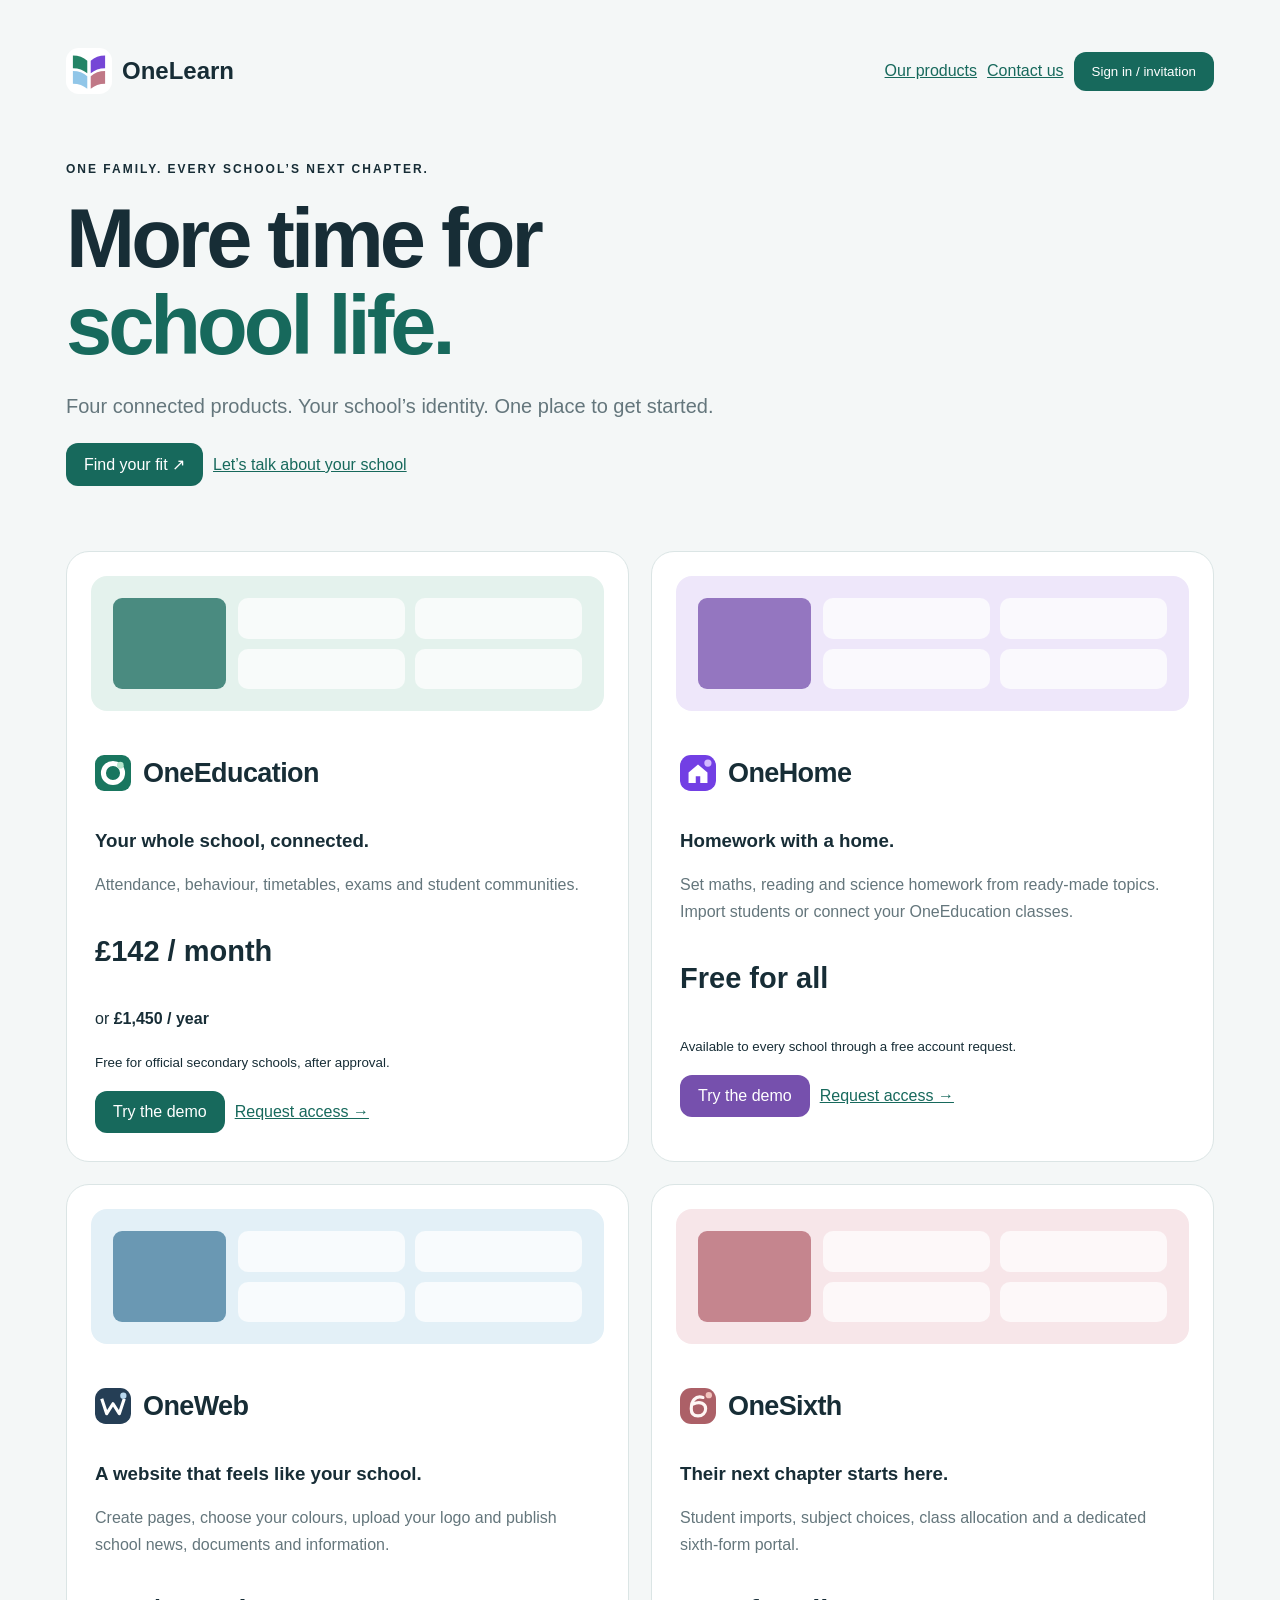
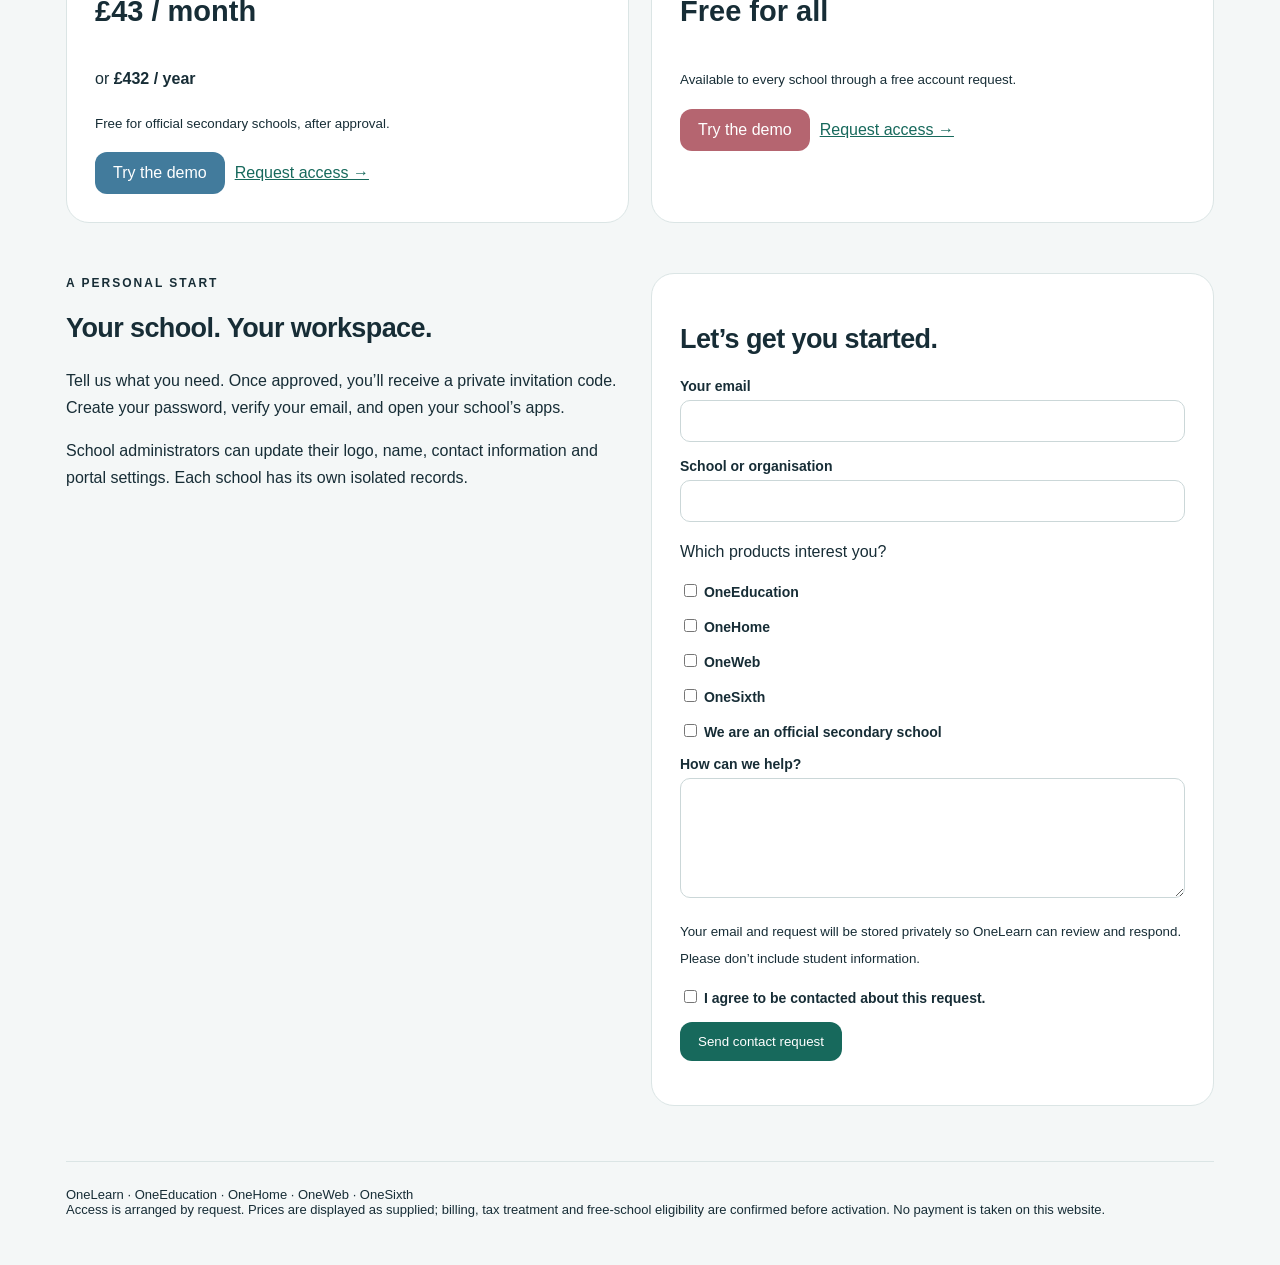
==== index.html @ 14f14095 "Add files via upload" ====
<!doctype html><html lang="en-GB"><head><meta charset="utf-8"><meta name="viewport" content="width=device-width,initial-scale=1"><title>OneLearn</title><link rel="icon" href="platform-logo.svg"><link rel="stylesheet" href="platform.css"></head><body ><div id="app"></div><script src="config.js"></script><script type="module" src="boot.mjs"></script></body></html>
---- platform.css ----
:root{--ink:#172d36;--muted:#64767c;--accent:#17695c;--line:#dbe5e5;--paper:#f4f7f7;font-family:Inter,Segoe UI,Arial,sans-serif;color:var(--ink)}*{box-sizing:border-box}body{margin:0;background:var(--paper)}.platform-bar{display:flex;align-items:center;justify-content:space-between;gap:16px;min-height:52px;padding:10px 25px;background:white;border-bottom:1px solid var(--line);font:13px Segoe UI,sans-serif;color:var(--ink);position:relative;z-index:10}.platform-bar a{display:flex;align-items:center;gap:7px;color:inherit;text-decoration:none;font-weight:700}.platform-bar span{display:flex;align-items:center;gap:8px}.platform-bar img{width:25px;height:25px;object-fit:contain}.platform-page{max-width:1200px;margin:auto;padding:48px 26px}.platform-page h1{font-size:clamp(34px,5vw,64px);letter-spacing:-2px;line-height:1.05;margin:18px 0}.platform-page h2{font-size:27px;letter-spacing:-.6px}.platform-page p{line-height:1.7}.platform-page a{color:var(--accent)}.platform-page button,.platform-page .button{display:inline-block;background:var(--accent);color:white;border:0;border-radius:12px;padding:12px 18px;font:600 14px inherit;cursor:pointer;text-decoration:none}.platform-page button.secondary{background:#e8eeee;color:var(--ink)}.platform-page button:disabled{opacity:.5;cursor:wait}.platform-page label{display:block;font-size:14px;font-weight:600;margin:16px 0}.platform-page input:not([type=checkbox]),.platform-page textarea,.platform-page select{width:100%;font:inherit;padding:12px;border:1px solid #cbd7d8;border-radius:10px;background:white;color:var(--ink);margin-top:6px}.platform-page textarea{min-height:120px;resize:vertical}.platform-grid{display:grid;grid-template-columns:repeat(2,minmax(0,1fr));gap:22px}.platform-card{padding:28px;background:white;border:1px solid var(--line);border-radius:23px;min-width:0}.platform-card img.mark{width:48px;height:48px}.platform-muted{color:var(--muted)}.platform-actions{display:flex;flex-wrap:wrap;gap:10px;align-items:center}.platform-notice{padding:16px;border-radius:12px;background:#eaf1f7;margin:15px 0;white-space:pre-line}.platform-error{color:#a32a3b;white-space:pre-line}.platform-page table{width:100%;border-collapse:collapse}.platform-page td,.platform-page th{text-align:left;padding:12px;border-bottom:1px solid var(--line);overflow-wrap:anywhere}.platform-page .scroll{overflow:auto}.sales-nav{display:flex;justify-content:space-between;align-items:center;gap:18px;flex-wrap:wrap}.sales-logo{display:flex;align-items:center;gap:10px;font-size:24px;font-weight:800;text-decoration:none;color:var(--ink)!important}.sales-logo img{width:46px}.sales-hero{padding:65px 0;max-width:860px}.sales-hero h1{font-size:clamp(42px,7vw,83px);letter-spacing:-4px}.sales-hero p{font-size:20px;max-width:700px}.eyebrow{font-size:12px;font-weight:750;letter-spacing:2px;text-transform:uppercase}.price{font-size:29px;font-weight:750}.product-visual{height:135px;margin:-4px -4px 24px;border-radius:16px;padding:22px;display:flex;gap:12px;background:var(--tint);overflow:hidden}.product-visual .side{width:24%;border-radius:9px;background:var(--product);opacity:.75}.product-visual .tiles{flex:1;display:grid;grid-template-columns:1fr 1fr;gap:10px}.product-visual .tiles i{background:#ffffffbd;border-radius:10px}.product-label{display:flex;align-items:center;gap:12px}.product-label img{width:36px;height:36px}.builder-layout{display:grid;grid-template-columns:220px 1fr;gap:20px}.builder-page{margin:8px 0;display:block;width:100%;text-align:left}.web-site{--accent:#245b80;background:#fff;min-height:100vh;color:#183342}.web-site header,.web-site main,.web-site footer{max-width:1200px;margin:auto;padding:25px}.web-site header{display:flex;gap:20px;align-items:center;flex-wrap:wrap}.web-site header img{width:65px;height:65px;object-fit:contain}.web-site nav{margin-left:auto;display:flex;gap:18px;flex-wrap:wrap}.web-site a{color:var(--accent)}.web-site .web-hero{border-radius:28px;background:color-mix(in srgb,var(--accent) 12%,white);padding:60px 40px;margin-bottom:25px}.web-site h1{font-size:clamp(36px,6vw,68px);letter-spacing:-2px}.web-site p{white-space:pre-line;line-height:1.8;max-width:850px}.web-section{padding:25px 0;border-bottom:1px solid #e4ebee}.web-section img{max-width:100%;max-height:550px;object-fit:cover;border-radius:18px}.web-site footer{border-top:1px solid #e4ebee;margin-top:50px}.platform-code{font:18px monospace;overflow-wrap:anywhere;padding:20px;border:2px dashed #a2bbb4;border-radius:12px;user-select:all}.sales-footer{margin-top:55px;padding-top:25px;border-top:1px solid var(--line);font-size:13px}.honeypot{position:absolute;left:-10000px}.platform-page small{line-height:1.6}@media(max-width:720px){.platform-grid,.builder-layout{grid-template-columns:1fr}.platform-page{padding:25px 16px}.platform-bar{padding:10px;font-size:11px;gap:8px}.sales-hero{padding:35px 0}.sales-hero h1{letter-spacing:-2px}.platform-card{padding:22px}.platform-page td{min-width:100px}.web-site .web-hero{padding:30px 22px}}
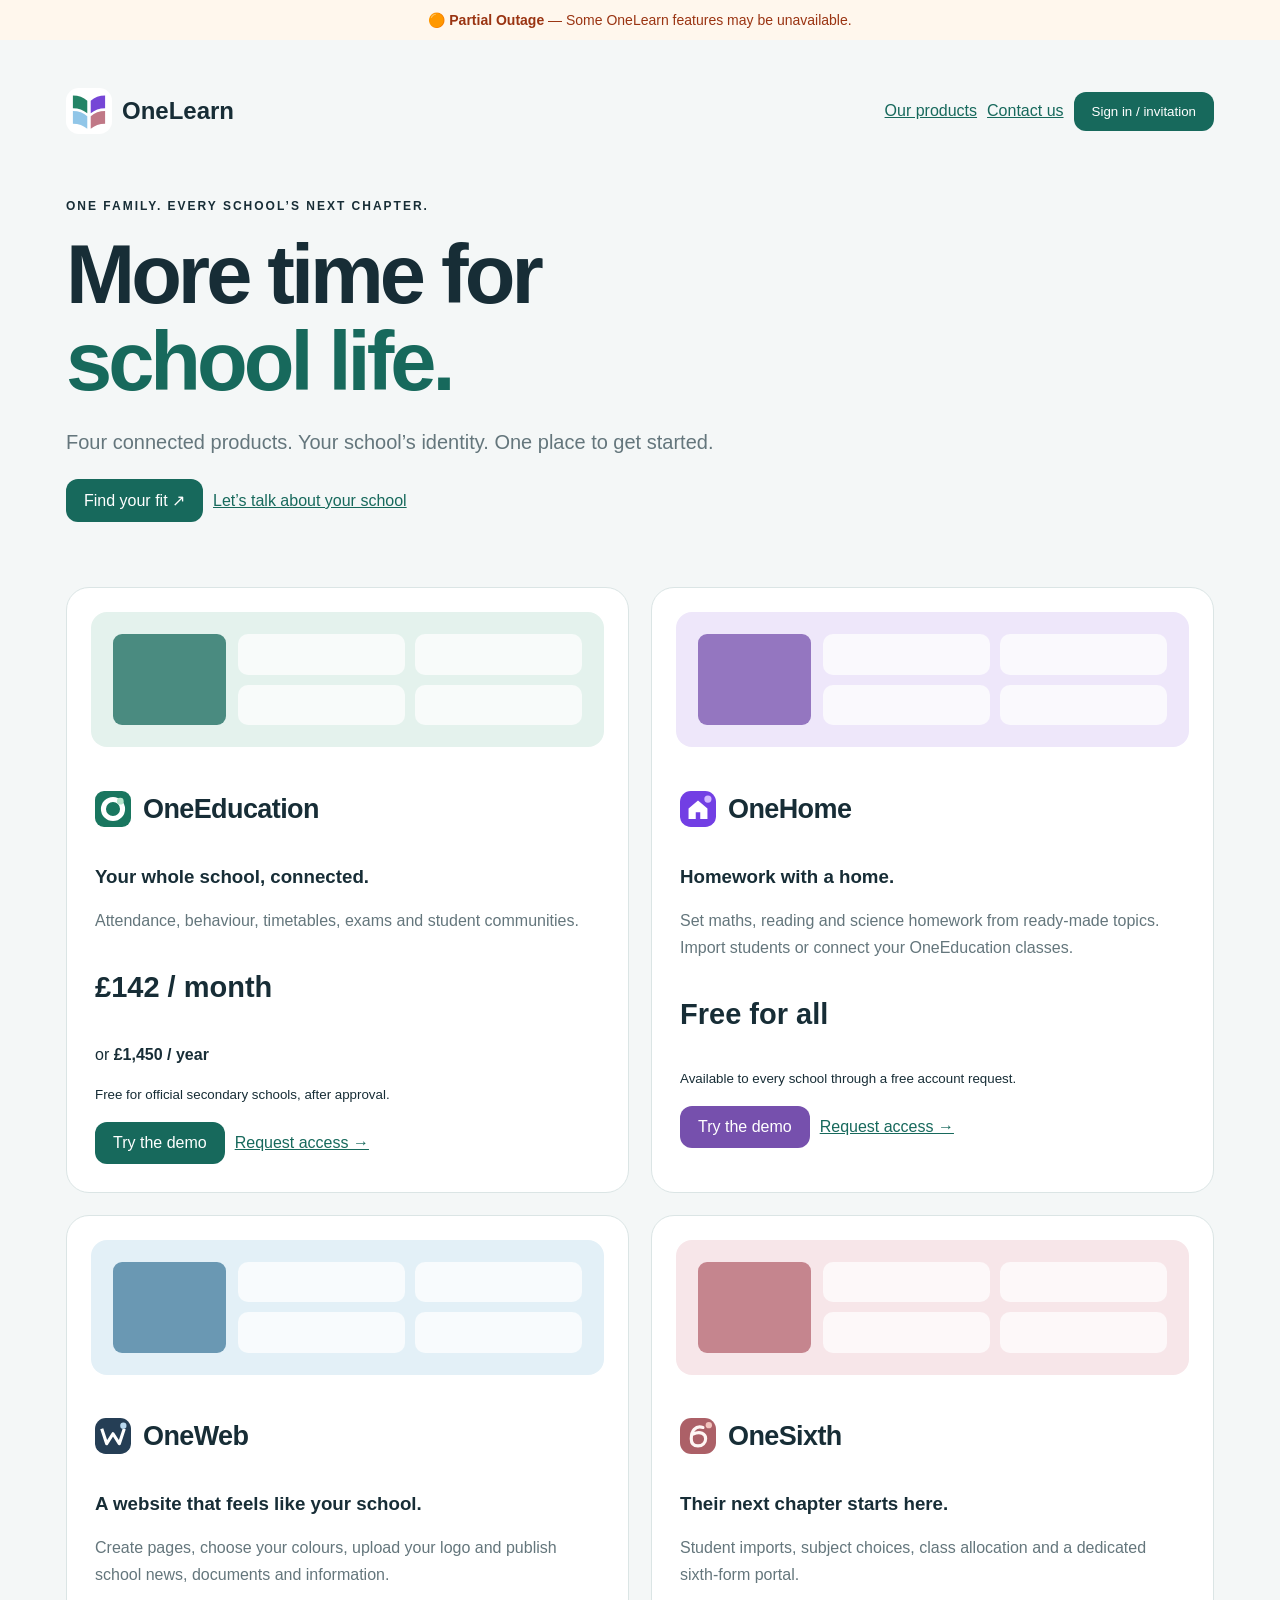
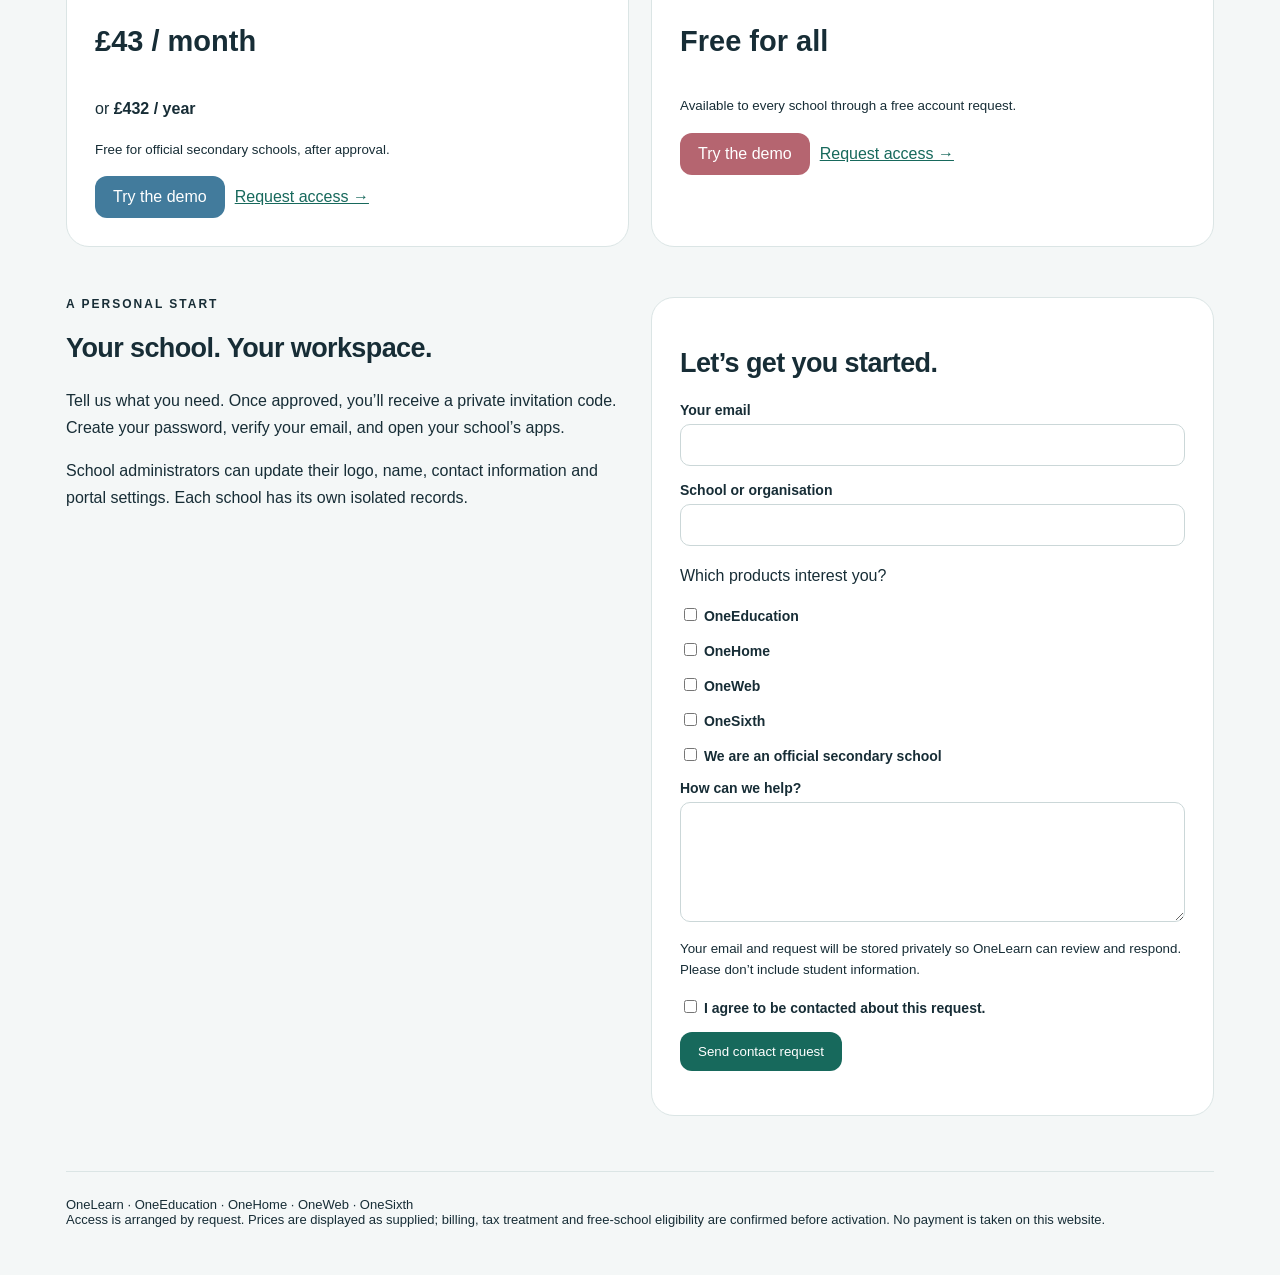
==== commit 41d5e70a: "Update index.html" ====
--- a/index.html
+++ b/index.html
@@ -1 +1,30 @@
-<!doctype html><html lang="en-GB"><head><meta charset="utf-8"><meta name="viewport" content="width=device-width,initial-scale=1"><title>OneLearn</title><link rel="icon" href="platform-logo.svg"><link rel="stylesheet" href="platform.css"></head><body ><div id="app"></div><script src="config.js"></script><script type="module" src="boot.mjs"></script></body></html>+<!-- ONELEARN STATUS MESSAGE -->
+<div id="onelearn-status"></div>
+
+<script>
+  // OPTIONS: "downtime", "partial", "off"
+  const ONELEARN_STATUS = "partial";
+
+  const statusBox = document.getElementById("onelearn-status");
+
+  if (ONELEARN_STATUS === "downtime") {
+    statusBox.innerHTML = "🔴 <b>Downtime</b> — OneLearn is temporarily unavailable.";
+    statusBox.style.background = "#fee2e2";
+    statusBox.style.color = "#991b1b";
+  }
+
+  if (ONELEARN_STATUS === "partial") {
+    statusBox.innerHTML = "🟠 <b>Partial Outage</b> — Some OneLearn features may be unavailable.";
+    statusBox.style.background = "#fff7ed";
+    statusBox.style.color = "#9a3412";
+  }
+
+  if (ONELEARN_STATUS !== "off") {
+    statusBox.style.padding = "12px 18px";
+    statusBox.style.textAlign = "center";
+    statusBox.style.fontFamily = "Arial, sans-serif";
+    statusBox.style.fontSize = "14px";
+    statusBox.style.fontWeight = "500";
+  }
+</script>
+<!doctype html><html lang="en-GB"><head><meta charset="utf-8"><meta name="viewport" content="width=device-width,initial-scale=1"><title>OneLearn</title><link rel="icon" href="platform-logo.svg"><link rel="stylesheet" href="platform.css"></head><body ><div id="app"></div><script src="config.js"></script><script type="module" src="boot.mjs"></script></body></html>
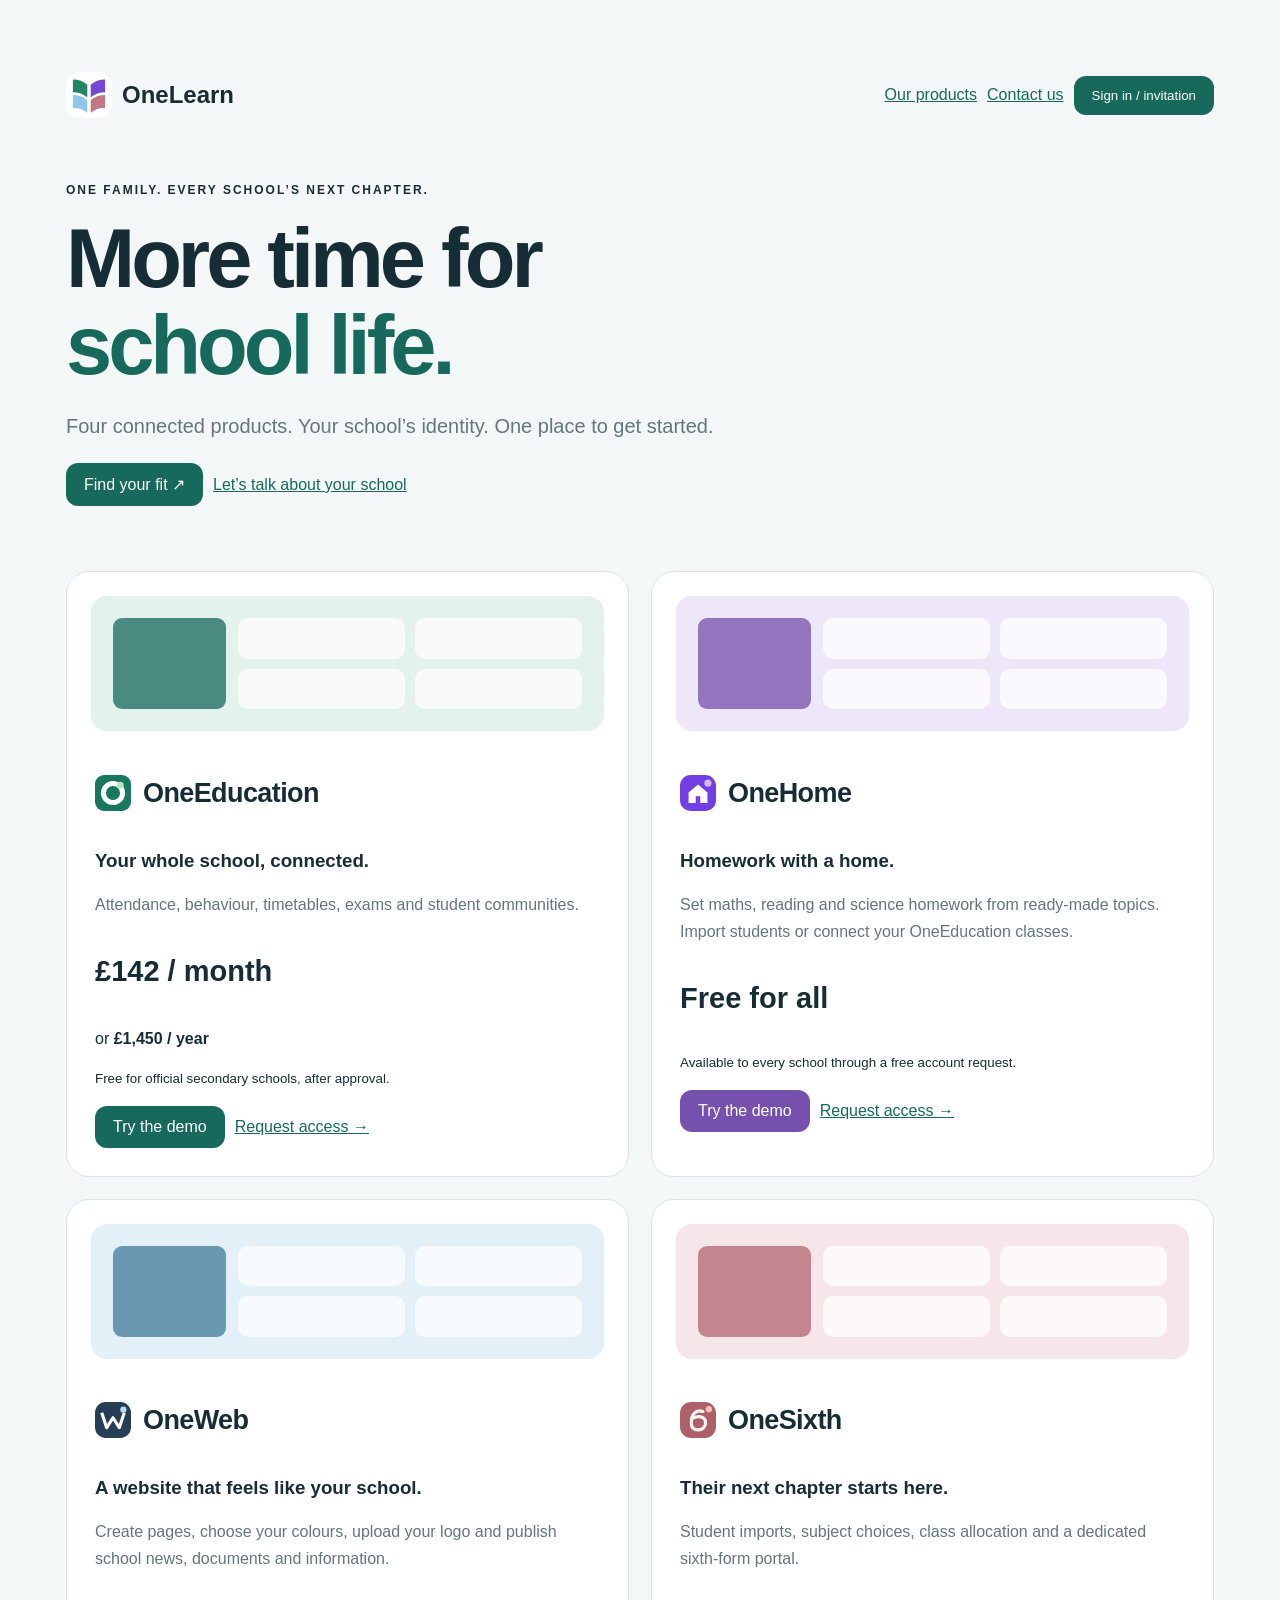
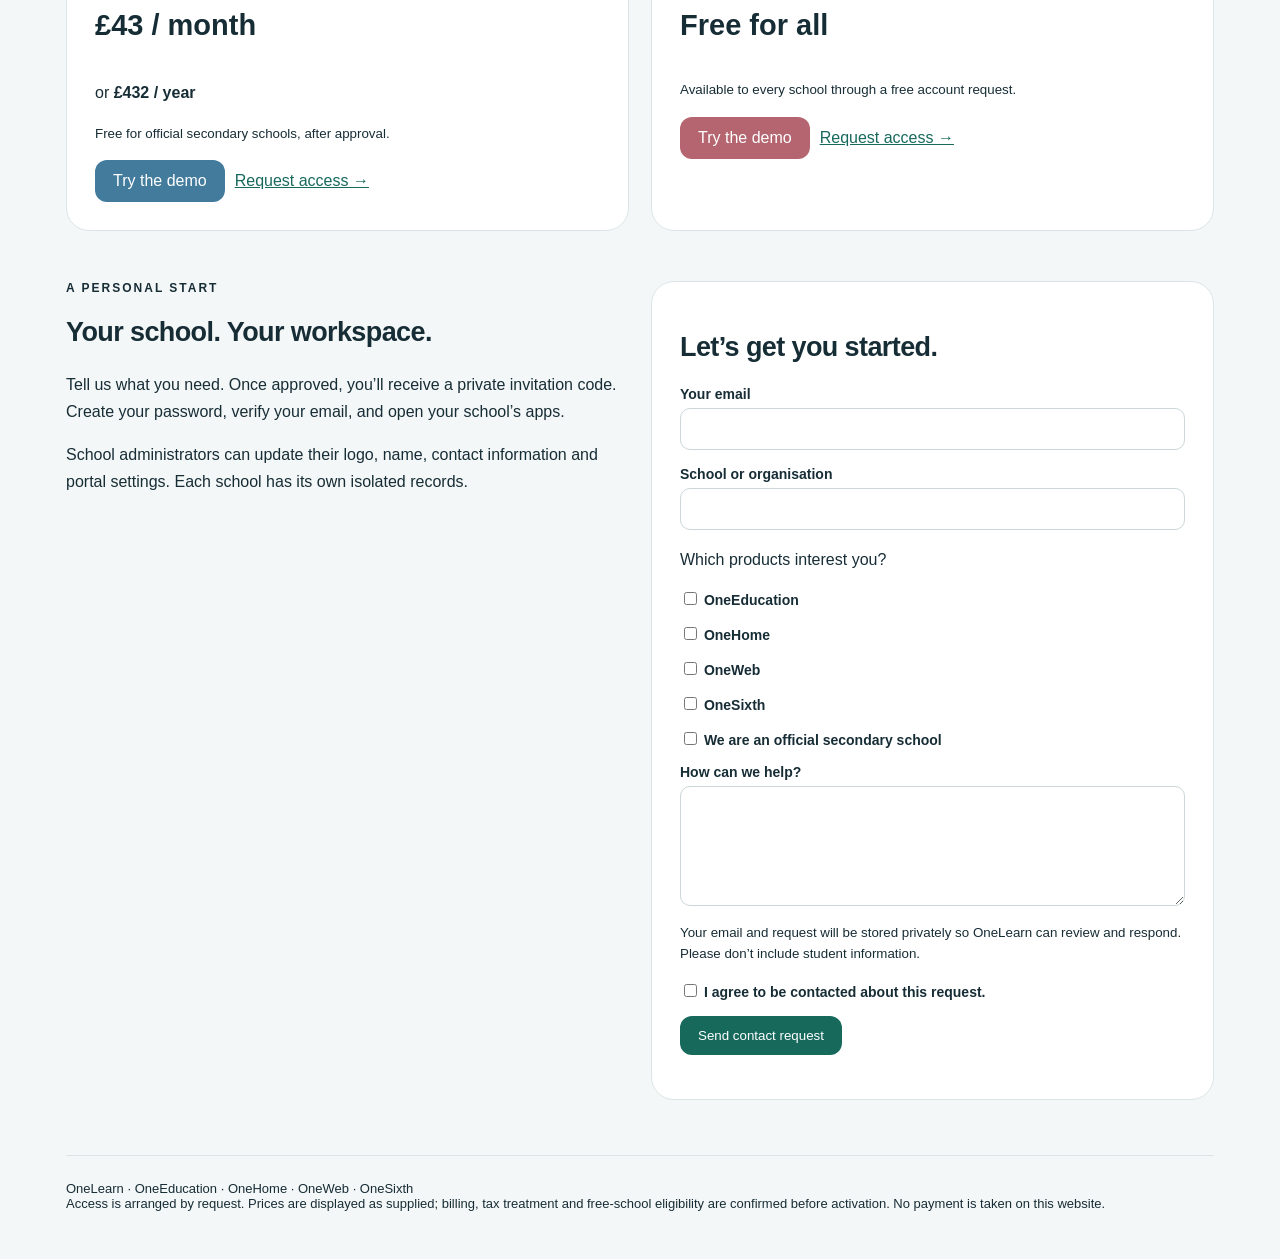
==== commit cc3e1c1b: "Update index.html" ====
--- a/index.html
+++ b/index.html
@@ -3,12 +3,12 @@
 
 <script>
   // OPTIONS: "downtime", "partial", "off"
-  const ONELEARN_STATUS = "partial";
+  const ONELEARN_STATUS = "Downtime"
 
   const statusBox = document.getElementById("onelearn-status");
 
   if (ONELEARN_STATUS === "downtime") {
-    statusBox.innerHTML = "🔴 <b>Downtime</b> — OneLearn is temporarily unavailable.";
+    statusBox.innerHTML = "🔴 <b>Downtime</b> — This Saturday Some Features will be unavailable.";
     statusBox.style.background = "#fee2e2";
     statusBox.style.color = "#991b1b";
   }
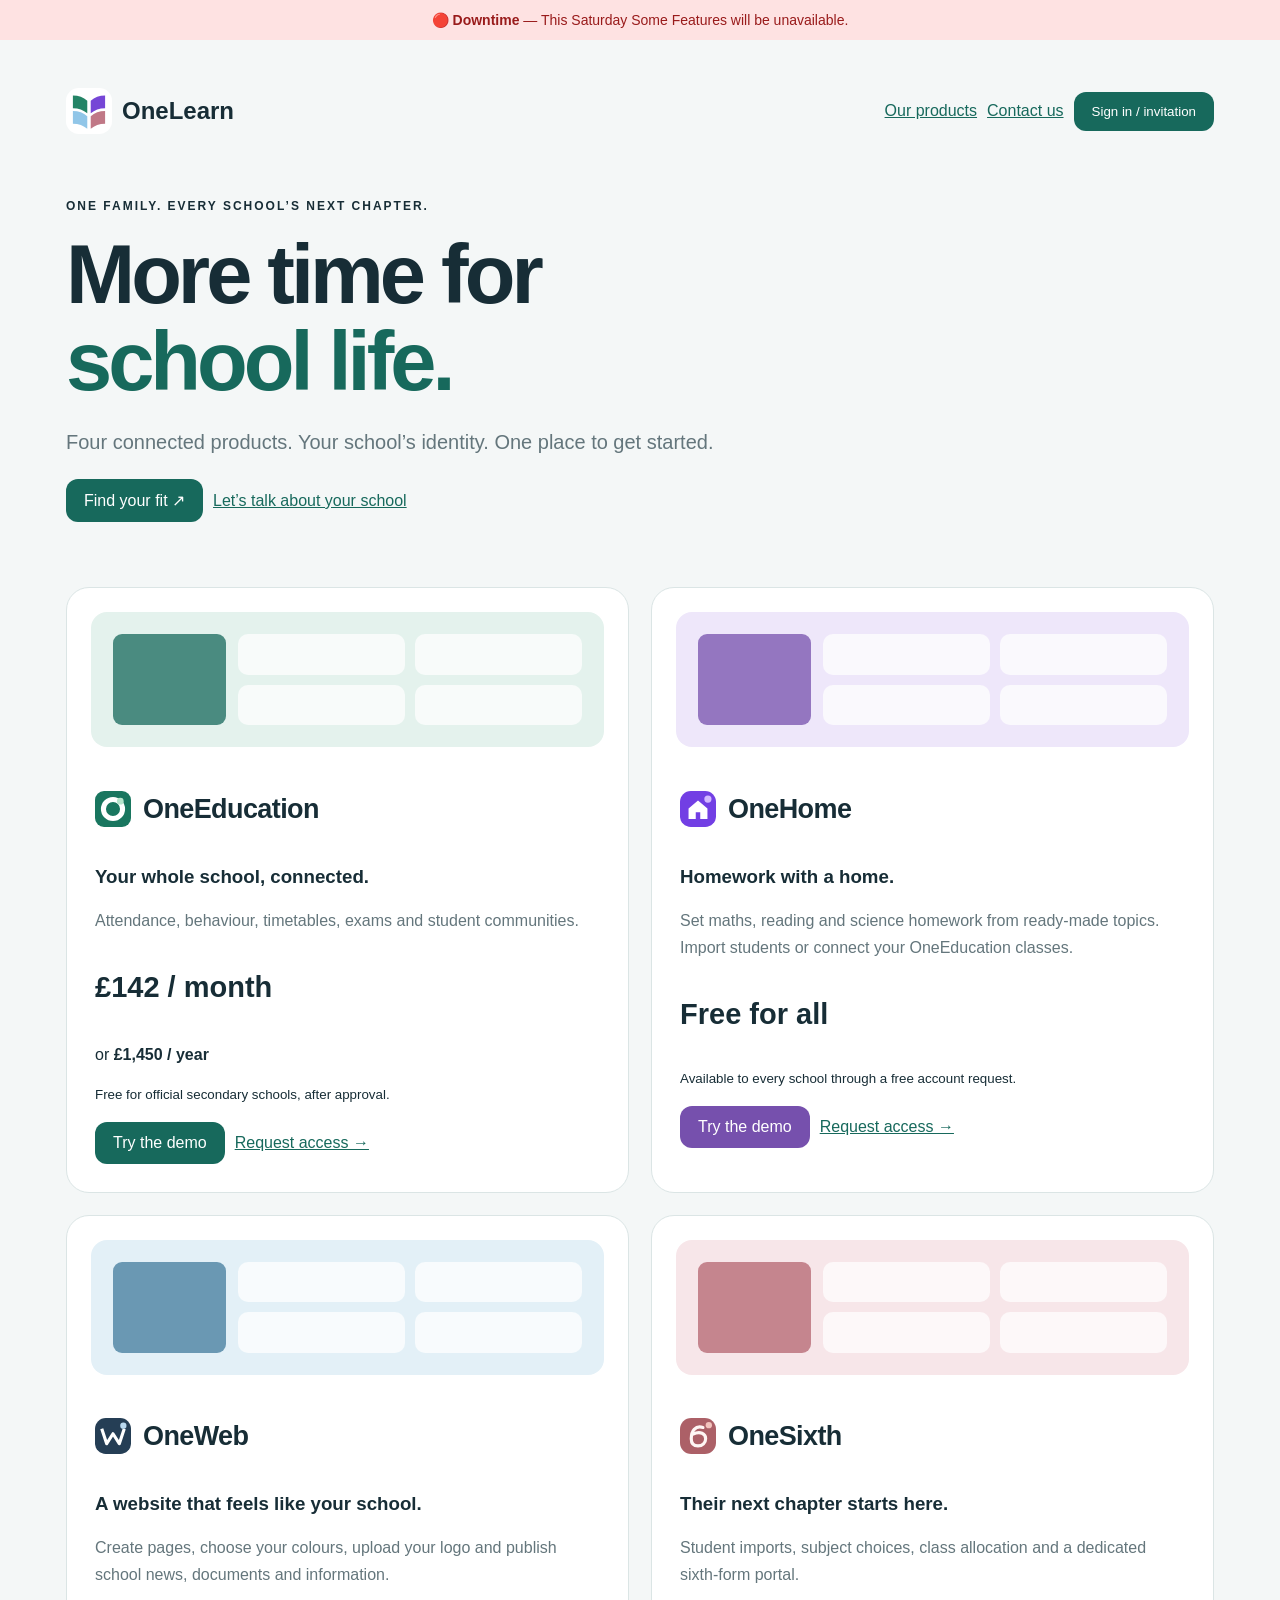
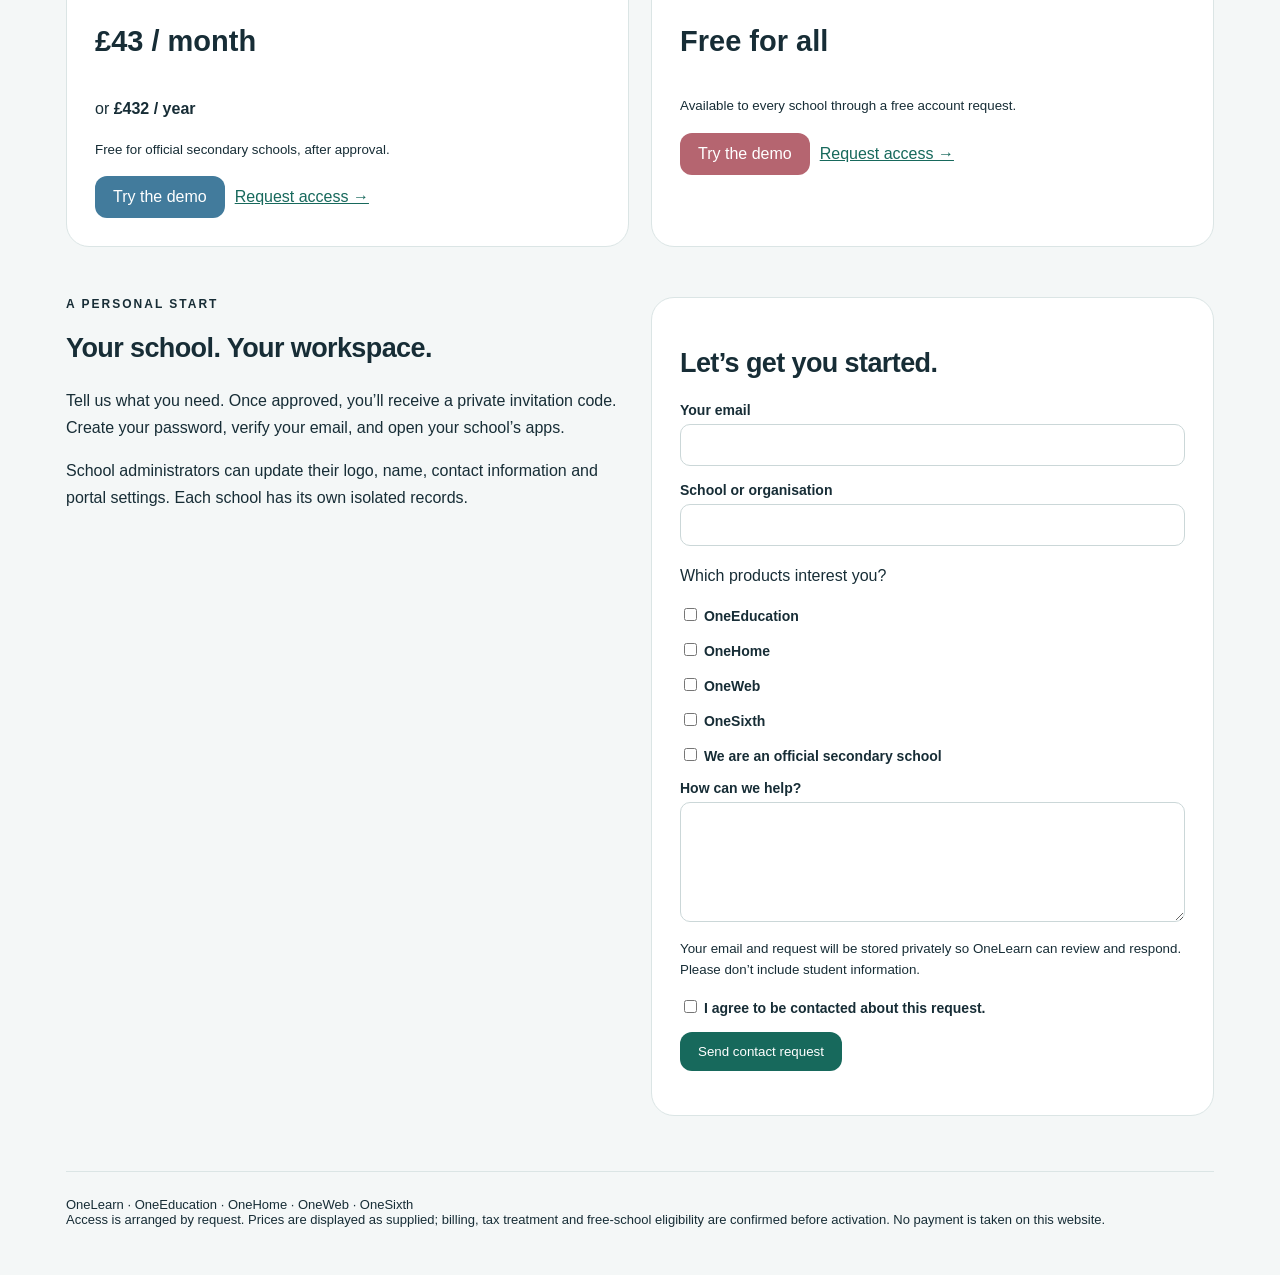
==== commit a3138e0f: "Update index.html" ====
--- a/index.html
+++ b/index.html
@@ -3,7 +3,7 @@
 
 <script>
   // OPTIONS: "downtime", "partial", "off"
-  const ONELEARN_STATUS = "Downtime"
+  const ONELEARN_STATUS = "downtime"
 
   const statusBox = document.getElementById("onelearn-status");
 
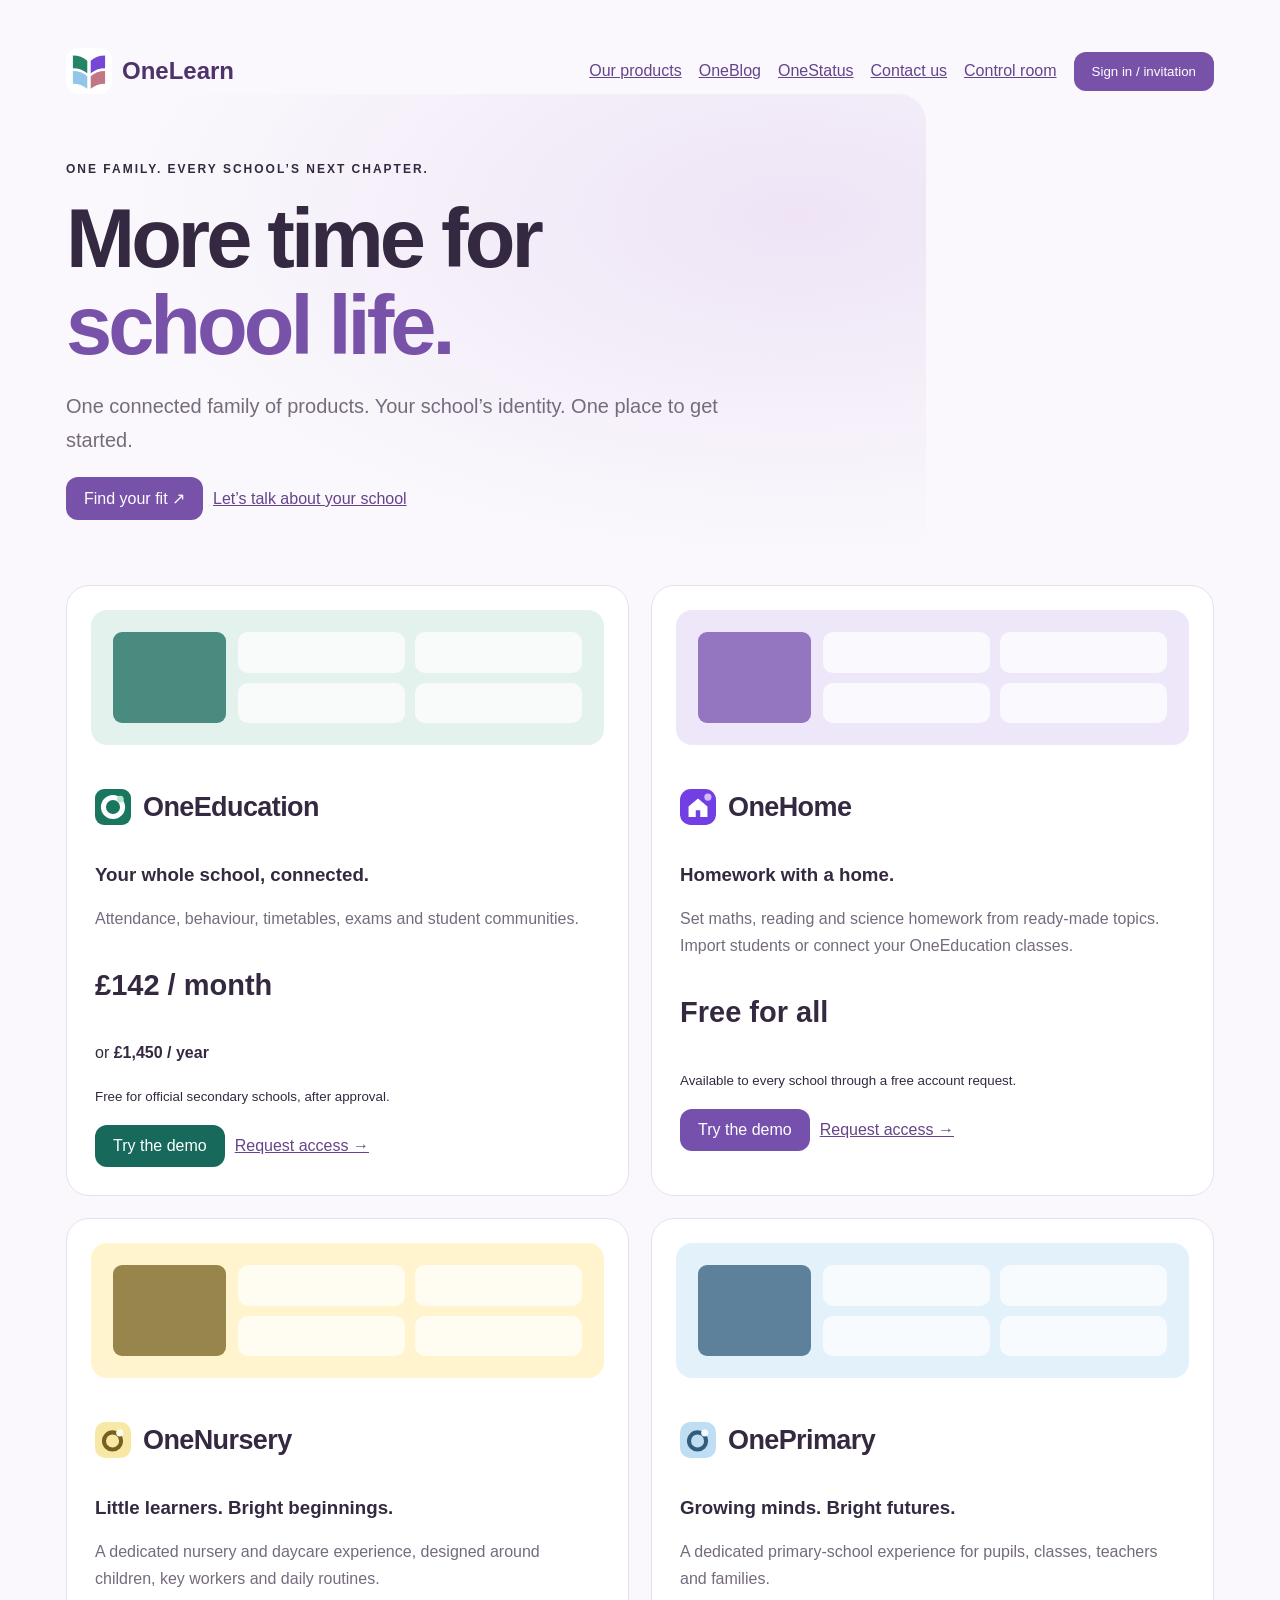
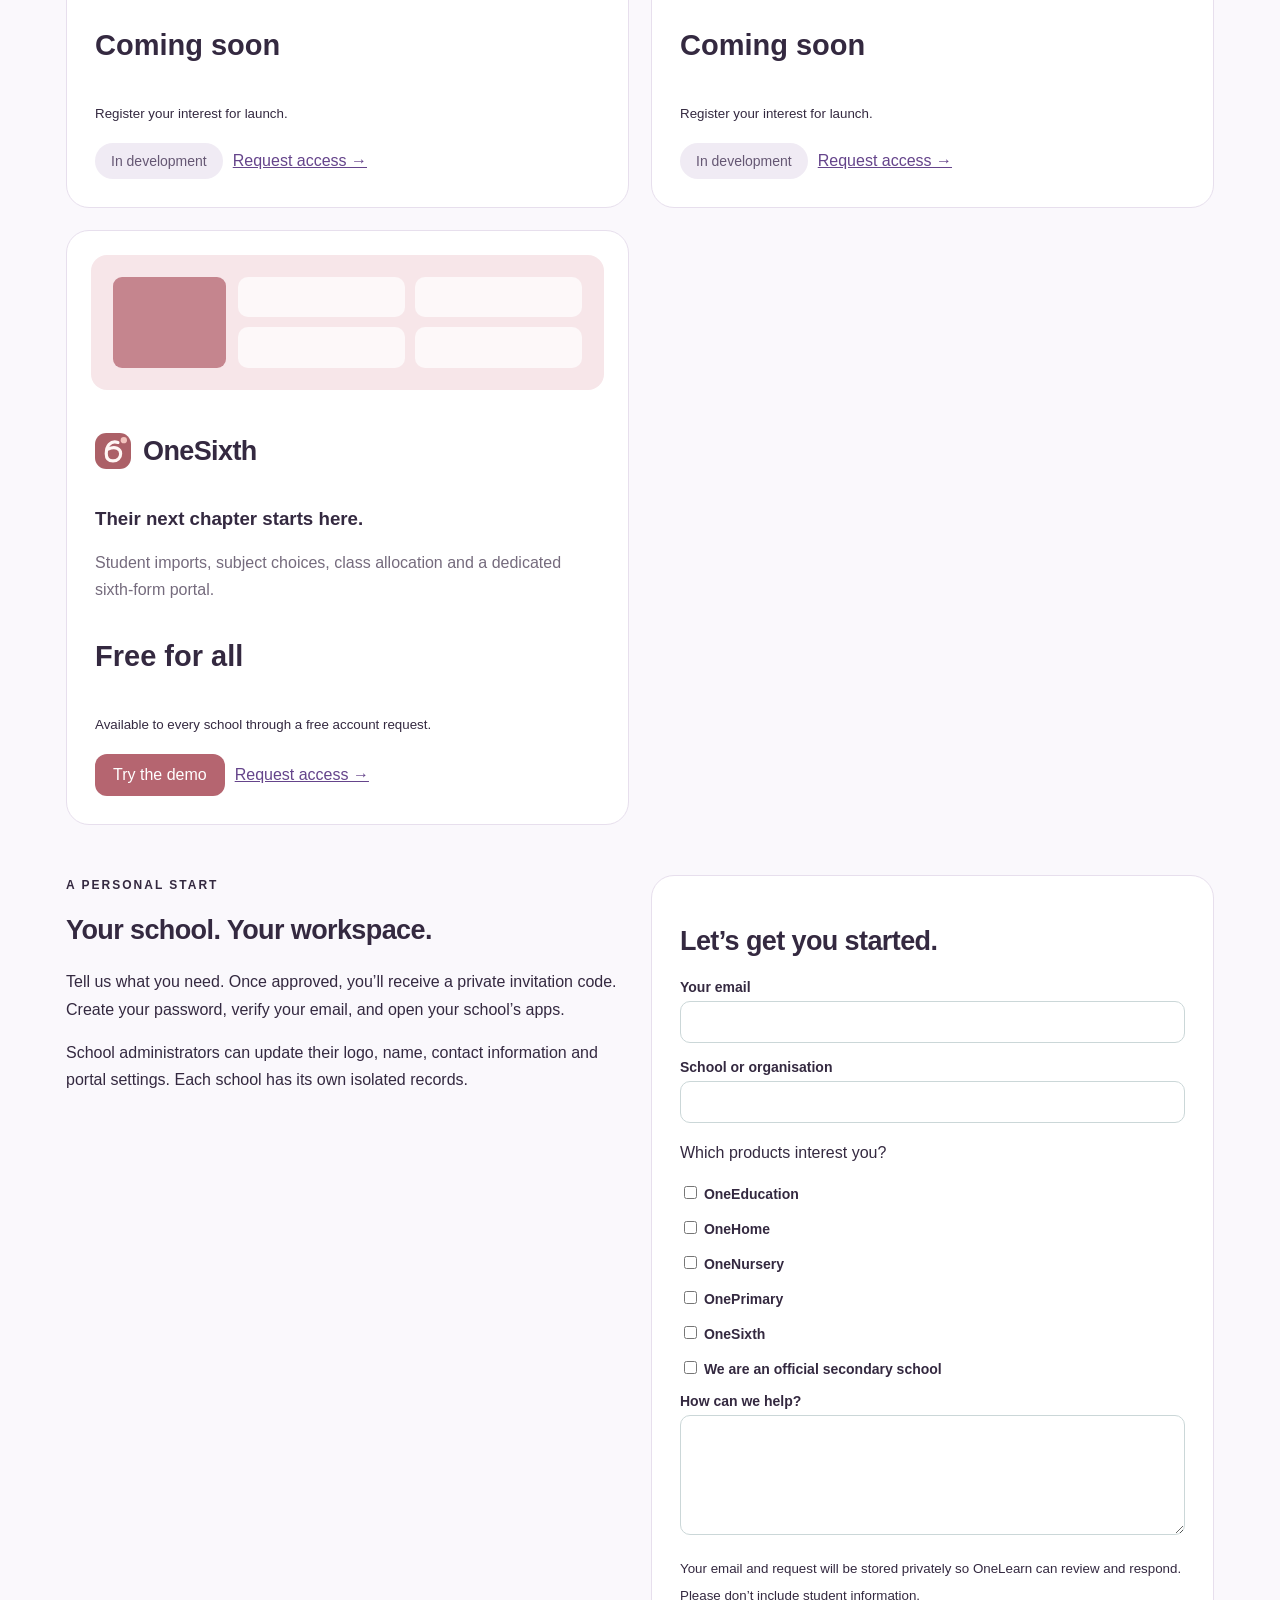
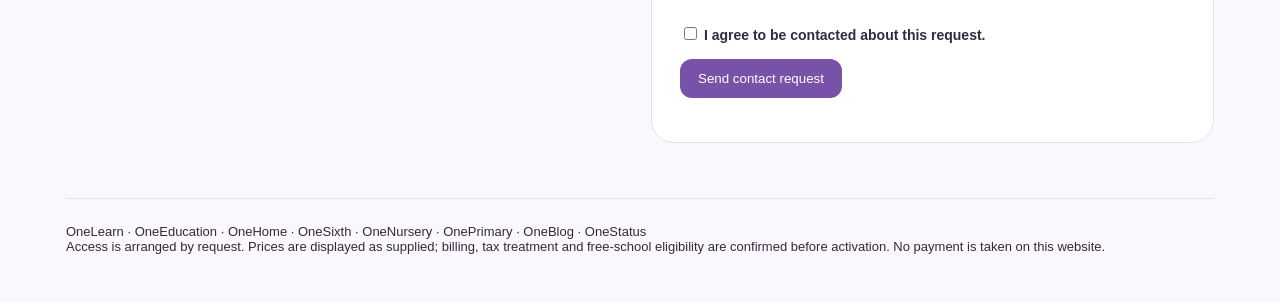
==== commit 23ea8b6d: "Add files via upload" ====
--- a/index.html
+++ b/index.html
@@ -1,30 +1 @@
-<!-- ONELEARN STATUS MESSAGE -->
-<div id="onelearn-status"></div>
-
-<script>
-  // OPTIONS: "downtime", "partial", "off"
-  const ONELEARN_STATUS = "downtime"
-
-  const statusBox = document.getElementById("onelearn-status");
-
-  if (ONELEARN_STATUS === "downtime") {
-    statusBox.innerHTML = "🔴 <b>Downtime</b> — This Saturday Some Features will be unavailable.";
-    statusBox.style.background = "#fee2e2";
-    statusBox.style.color = "#991b1b";
-  }
-
-  if (ONELEARN_STATUS === "partial") {
-    statusBox.innerHTML = "🟠 <b>Partial Outage</b> — Some OneLearn features may be unavailable.";
-    statusBox.style.background = "#fff7ed";
-    statusBox.style.color = "#9a3412";
-  }
-
-  if (ONELEARN_STATUS !== "off") {
-    statusBox.style.padding = "12px 18px";
-    statusBox.style.textAlign = "center";
-    statusBox.style.fontFamily = "Arial, sans-serif";
-    statusBox.style.fontSize = "14px";
-    statusBox.style.fontWeight = "500";
-  }
-</script>
-<!doctype html><html lang="en-GB"><head><meta charset="utf-8"><meta name="viewport" content="width=device-width,initial-scale=1"><title>OneLearn</title><link rel="icon" href="platform-logo.svg"><link rel="stylesheet" href="platform.css"></head><body ><div id="app"></div><script src="config.js"></script><script type="module" src="boot.mjs"></script></body></html>
+<!doctype html><html lang="en-GB"><head><meta charset="utf-8"><meta name="viewport" content="width=device-width,initial-scale=1"><title>OneLearn</title><link rel="icon" href="platform-logo.svg"><link rel="stylesheet" href="platform.css"><link rel="stylesheet" href="refresh.css"></head><body ><div id="app"></div><script src="config.js"></script><script type="module" src="boot.mjs"></script></body></html>
--- a/refresh.css
+++ b/refresh.css
@@ -0,0 +1 @@
+:root{--accent:#7851a9;--ink:#342940;--muted:#756b7d;--line:#e7dfed}body{background:#faf8fc;color:var(--ink)}.platform-page button,.platform-page .button{background:#7851a9}.platform-page .secondary{background:#eee7f5;color:#593978}.platform-page a{color:#65448b}.platform-page .button{color:#fff}.sales-nav{gap:20px;flex-wrap:wrap}.sales-nav .platform-actions{gap:17px}.sales-logo{color:#4d326c!important}.sales-hero{background:radial-gradient(ellipse at 85% 25%,#eee4f6,transparent 65%);border-radius:28px}.coming-soon{border-radius:20px;padding:10px 16px;background:#f0ebf4;color:#655773;font-size:14px}.community-heading{padding:50px 0 28px}.community-heading h1{font-size:clamp(40px,6vw,68px);letter-spacing:-2px;margin:12px 0}.community-heading p{font-size:18px;color:var(--muted)}.community-heading select{max-width:300px}.status-overview{background:#fff;border:1px solid var(--line);padding:30px;border-radius:22px;margin-bottom:28px}.status-overview>.status-badge{font-size:24px}.status-overview small{color:var(--muted)}.status-groups{display:grid;gap:16px}.service-group{background:#fff;border:1px solid var(--line);border-radius:18px;overflow:hidden}.service-group summary{display:flex;align-items:center;justify-content:space-between;gap:18px;padding:24px;cursor:pointer;list-style:none}.service-name{display:flex;align-items:center;gap:14px;font-size:20px;font-weight:700}.service-name img{width:36px;height:36px}.service-name small{font-size:12px;font-weight:400;color:var(--muted)}.component{display:flex;justify-content:space-between;align-items:center;gap:18px;padding:18px 26px;border-top:1px solid #f0ebf4}.component small{display:block;font-size:12px;color:var(--muted);margin-top:5px}.status-badge{display:inline-flex;align-items:center;gap:9px;color:#746c7b;white-space:nowrap;font-size:14px;font-weight:650}.status-badge i{width:9px;height:9px;border-radius:50%;background:currentColor}.operational{color:#237b55}.degraded{color:#966114}.partial{color:#b25a18}.downtime{color:#ba3652}.maintenance{color:#7750aa}.planned{color:#507c95}.incident-list{display:grid;gap:16px}.post-body{white-space:pre-wrap;line-height:1.8;overflow-wrap:anywhere}.post-image{width:100%;max-height:300px;object-fit:cover;border-radius:14px;margin-bottom:18px}.control-layout{display:grid;grid-template-columns:340px minmax(0,1fr);gap:24px;align-items:start}.content-list{display:grid;gap:8px;max-height:650px;overflow:auto;margin-top:20px}.content-list button{text-align:left}.content-list small,.content-list strong{display:block}.platform-card{min-width:0}.platform-page input[type=checkbox]{width:auto}.platform-page summary:focus-visible,.platform-page a:focus-visible,.platform-page button:focus-visible{outline:3px solid #b891e0;outline-offset:3px}@media(max-width:720px){.control-layout{grid-template-columns:1fr}.service-name{font-size:16px;flex-wrap:wrap}.service-name small{display:none}.service-group summary,.component{padding:17px}.status-badge{font-size:12px;white-space:normal;text-align:right}.sales-nav .platform-actions{gap:12px}.sales-hero{padding:28px 18px}.status-overview>.status-badge{font-size:21px}}
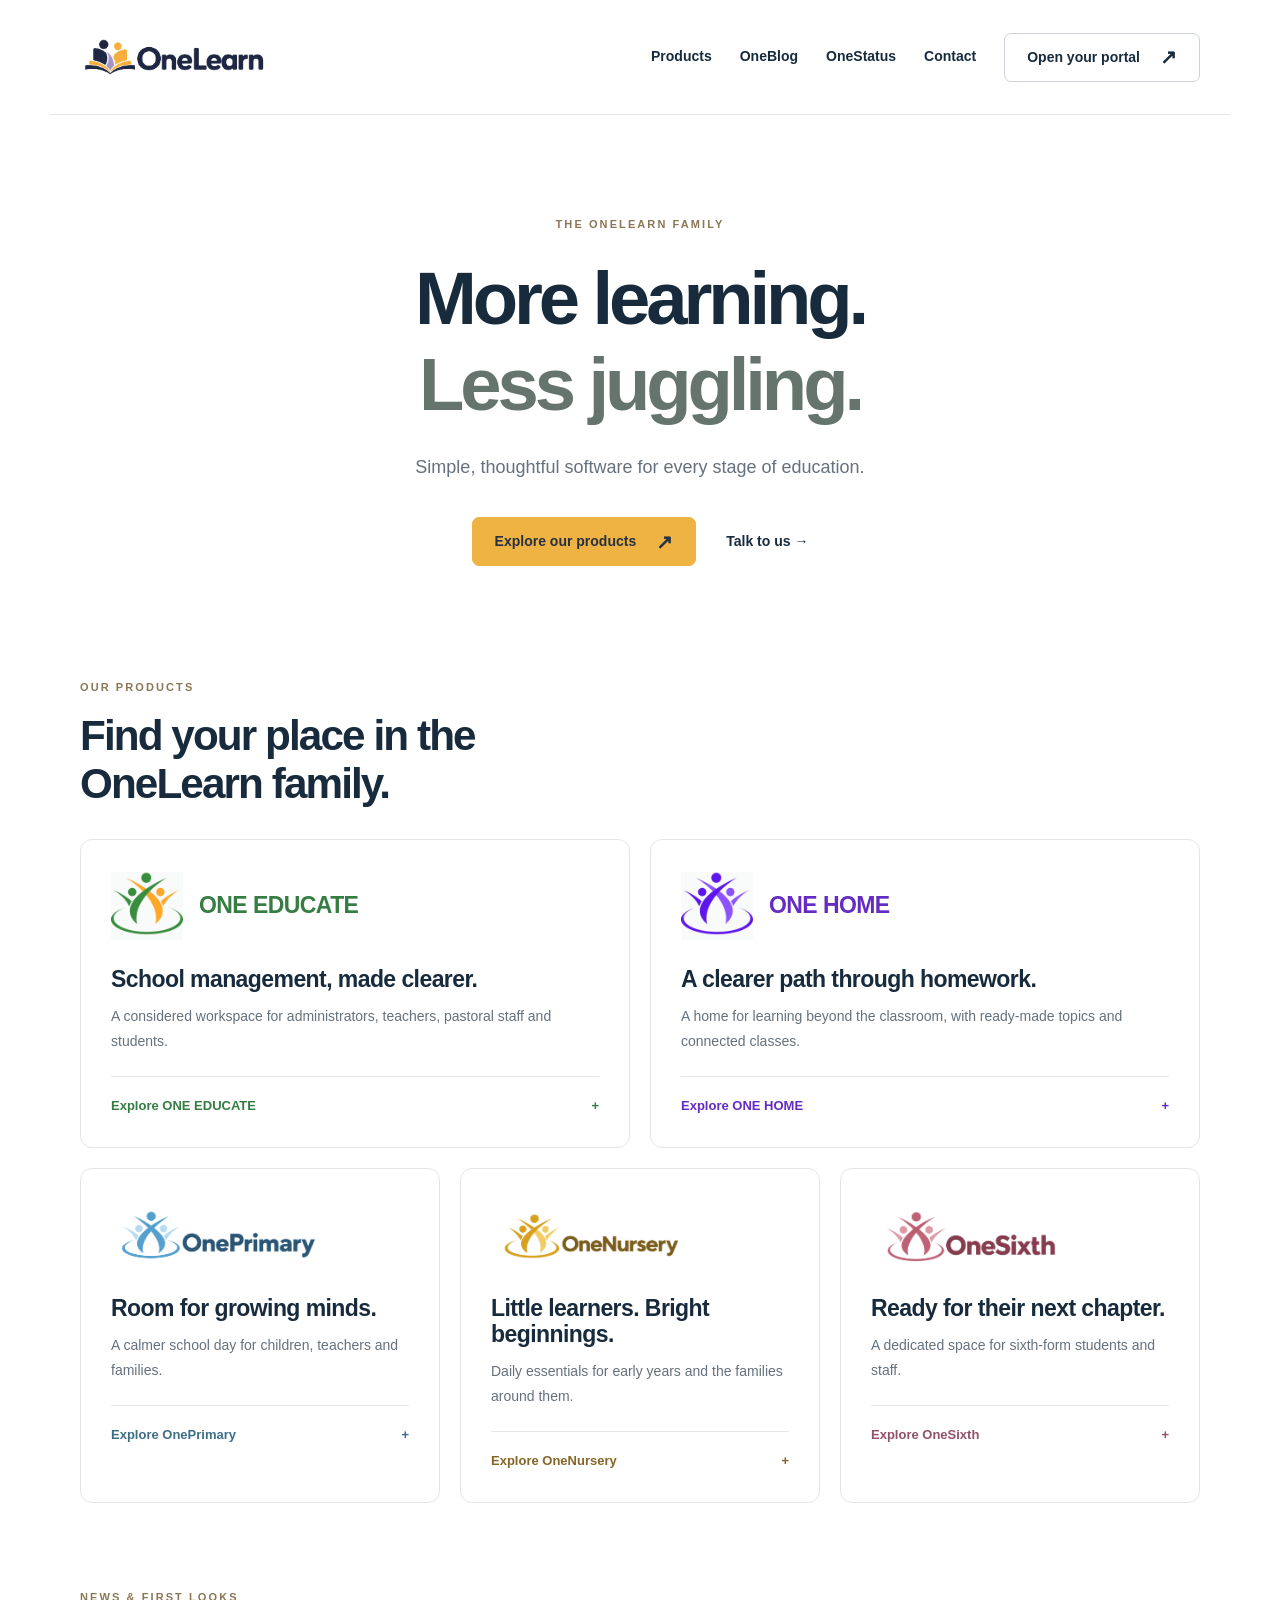
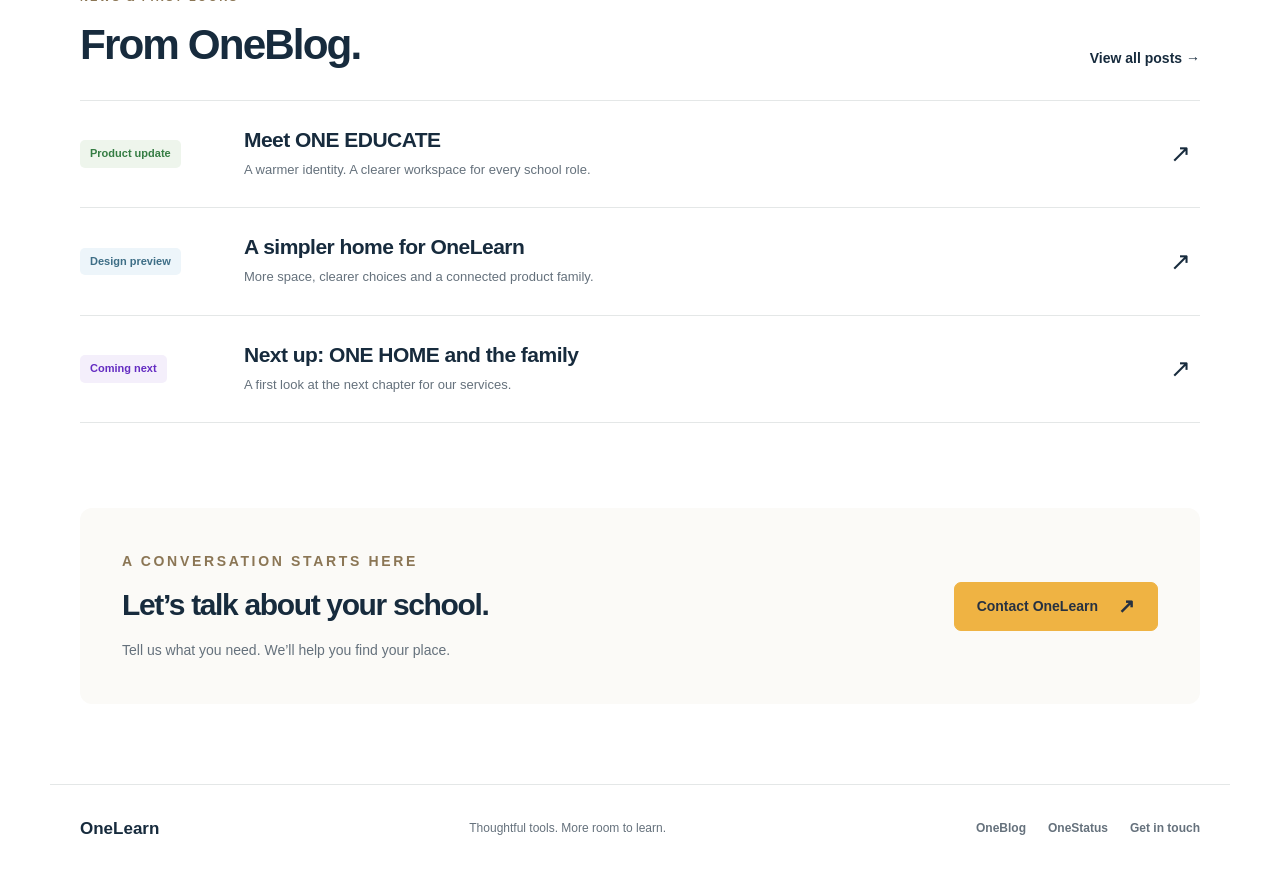
==== commit 9b077f06: "Add files via upload" ====
--- a/index.html
+++ b/index.html
@@ -1 +1 @@
-<!doctype html><html lang="en-GB"><head><meta charset="utf-8"><meta name="viewport" content="width=device-width,initial-scale=1"><title>OneLearn</title><link rel="icon" href="platform-logo.svg"><link rel="stylesheet" href="platform.css"><link rel="stylesheet" href="refresh.css"></head><body ><div id="app"></div><script src="config.js"></script><script type="module" src="boot.mjs"></script></body></html>
+<!doctype html><html lang="en-GB"><head><meta charset="utf-8"><meta name="viewport" content="width=device-width,initial-scale=1"><meta name="description" content="Simple, thoughtful software for every stage of education."><title>More learning. Less juggling. · OneLearn</title><link rel="icon" href="onelearn-favicon.svg" type="image/svg+xml"><link rel="stylesheet" href="onelearn.css"></head><body><a class="skip" href="#main">Skip to content</a><header class="site-header"><a class="brand" href="index.html" aria-label="OneLearn home"><img src="OneLearn-Logo.png" alt="OneLearn" width="190" height="64"></a><nav aria-label="Main navigation"><a href="index.html#products">Products</a><a href="blog.html">OneBlog</a><a href="status.html">OneStatus</a><a href="contact.html">Contact</a><a class="button outline" href="portals.html">Open your portal <span aria-hidden="true">↗</span></a></nav></header><main id="main"><section class="hero"><p class="eyebrow">THE ONELEARN FAMILY</p><h1>More learning.<br><span>Less juggling.</span></h1><p class="intro">Simple, thoughtful software for every stage of education.</p><div class="actions"><a class="button" href="#products">Explore our products <span aria-hidden="true">↗</span></a><a class="text-link" href="contact.html">Talk to us →</a></div></section><section class="section" id="products"><div class="section-heading"><p class="eyebrow">OUR PRODUCTS</p><h2>Find your place in the<br>OneLearn family.</h2></div><div class="flagships"><article class="product green" id="oneeducation"><div class="product-brand"><span class="symbol"><img src="oneeducate-logo.png" alt=""></span><span class="service-name">ONE EDUCATE</span></div><h3>School management, made clearer.</h3><p>A considered workspace for administrators, teachers, pastoral staff and students.</p><details><summary>Explore ONE EDUCATE <span aria-hidden="true">+</span></summary><div class="product-details"><p>Attendance, classes, timetables, behaviour, house points, detentions and exams. The tools your school uses, brought together.</p><p class="pricing">£142 per month or £1,450 per year. Free for official secondary schools after approval.</p><div class="actions"><a class="text-link" data-app="OneEducation" data-demo="true" href="../OneEducation/index.html?demo=1">Try the demo <span aria-hidden="true">↗</span></a><a href="contact.html?product=OneEducation">Request access →</a></div><small>The service logos preview the refreshed identity. Wider interface updates are being introduced separately.</small></div></details></article><article class="product purple" id="onehome"><div class="product-brand"><span class="symbol"><img src="onehome-logo.png" alt=""></span><span class="service-name">ONE HOME</span></div><h3>A clearer path through homework.</h3><p>A home for learning beyond the classroom, with ready-made topics and connected classes.</p><details><summary>Explore ONE HOME <span aria-hidden="true">+</span></summary><div class="product-details"><p>Set maths, reading and science homework, review progress, and import students or connect your ONE EDUCATE classes.</p><p class="pricing">Free for all.</p><div class="actions"><a class="text-link" data-app="OneHome" data-demo="true" href="../OneHome/index.html?demo=1">Try the demo <span aria-hidden="true">↗</span></a><a href="contact.html?product=OneHome">Request access →</a></div><small>The service logos preview the refreshed identity. Wider interface updates are being introduced separately.</small></div></details></article></div><div class="younger"><article class="product blue" id="oneprimary"><div class="product-brand"><img class="service-lockup" src="OnePrimary-Logo.png" alt="OnePrimary"></div><h3>Room for growing minds.</h3><p>A calmer school day for children, teachers and families.</p><details><summary>Explore OnePrimary <span aria-hidden="true">+</span></summary><div class="product-details"><p>Children, classes, attendance, learning journals and a family portal, designed around primary school life.</p><p class="pricing">Contact us to arrange access.</p><div class="actions"><a class="text-link" data-app="OnePrimary" data-demo="true" href="../OnePrimary/index.html?demo=1">Try the demo <span aria-hidden="true">↗</span></a><a href="contact.html?product=OnePrimary">Request access →</a></div><small>The service logos preview the refreshed identity. Wider interface updates are being introduced separately.</small></div></details></article><article class="product yellow" id="onenursery"><div class="product-brand"><img class="service-lockup" src="OneNursery-Logo.png" alt="OneNursery"></div><h3>Little learners. Bright beginnings.</h3><p>Daily essentials for early years and the families around them.</p><details><summary>Explore OneNursery <span aria-hidden="true">+</span></summary><div class="product-details"><p>Children, attendance, Good and Bad Points, and a parent portal. A space built for the adults supporting little learners.</p><p class="pricing">Contact us to arrange access.</p><div class="actions"><a class="text-link" data-app="OneNursery" data-demo="true" href="../OneNursery/index.html?demo=1">Try the demo <span aria-hidden="true">↗</span></a><a href="contact.html?product=OneNursery">Request access →</a></div><small>The service logos preview the refreshed identity. Wider interface updates are being introduced separately.</small></div></details></article><article class="product rose" id="onesixth"><div class="product-brand"><img class="service-lockup" src="OneSixth-Logo.png" alt="OneSixth"></div><h3>Ready for their next chapter.</h3><p>A dedicated space for sixth-form students and staff.</p><details><summary>Explore OneSixth <span aria-hidden="true">+</span></summary><div class="product-details"><p>Student imports, subject choices, class allocation, timetables and a sixth-form portal.</p><p class="pricing">Free for all.</p><div class="actions"><a class="text-link" data-app="OneSixth" data-demo="true" href="../OneSixth/index.html?demo=1">Try the demo <span aria-hidden="true">↗</span></a><a href="contact.html?product=OneSixth">Request access →</a></div><small>The service logos preview the refreshed identity. Wider interface updates are being introduced separately.</small></div></details></article></div></section><section class="section journal"><div class="section-heading horizontal"><div><p class="eyebrow">NEWS & FIRST LOOKS</p><h2>From OneBlog.</h2></div><a class="text-link" href="blog.html">View all posts →</a></div><div class="post-list"><a class="post-row" href="blog-one-educate.html"><span class="tag green">Product update</span><div><h3>Meet ONE EDUCATE</h3><p>A warmer identity. A clearer workspace for every school role.</p></div><span class="post-arrow" aria-hidden="true">↗</span></a><a class="post-row" href="blog-onelearn.html"><span class="tag blue">Design preview</span><div><h3>A simpler home for OneLearn</h3><p>More space, clearer choices and a connected product family.</p></div><span class="post-arrow" aria-hidden="true">↗</span></a><a class="post-row" href="blog-one-home.html"><span class="tag purple">Coming next</span><div><h3>Next up: ONE HOME and the family</h3><p>A first look at the next chapter for our services.</p></div><span class="post-arrow" aria-hidden="true">↗</span></a></div></section><section class="contact-strip"><div><p class="eyebrow">A CONVERSATION STARTS HERE</p><h2>Let’s talk about your school.</h2><p>Tell us what you need. We’ll help you find your place.</p></div><a class="button" href="contact.html">Contact OneLearn <span aria-hidden="true">↗</span></a></section></main><footer class="site-footer"><a href="index.html">OneLearn</a><span>Thoughtful tools. More room to learn.</span><nav aria-label="Footer"><a href="blog.html">OneBlog</a><a href="status.html">OneStatus</a><a href="contact.html">Get in touch</a></nav></footer><script src="config.js"></script><script type="module" src="website.mjs"></script></body></html>
--- a/onelearn.css
+++ b/onelearn.css
@@ -0,0 +1,4 @@
+:root{--ink:#172b3d;--muted:#65717c;--line:#e4e7e7;--paper:#fff;--warm:#fbfaf7;--amber:#efb343;--accent:#253e4d;--green:#357d43}*{box-sizing:border-box}html{scroll-behavior:smooth;scroll-padding-top:25px}body{margin:0;background:var(--paper);color:var(--ink);font-family:Inter,'Segoe UI',Arial,sans-serif;-webkit-font-smoothing:antialiased;font-size:16px;line-height:1.65}a{color:inherit;text-decoration:none}a:hover{text-decoration:underline;text-underline-offset:5px}button,input,textarea,select{font:inherit}button,a,summary{-webkit-tap-highlight-color:transparent}button:disabled{opacity:.55;cursor:wait}a:focus-visible,button:focus-visible,input:focus-visible,textarea:focus-visible,summary:focus-visible,select:focus-visible{outline:3px solid #b78323;outline-offset:5px}h1,h2,h3,p{margin-top:0}h1,h2,h3{line-height:1.15;letter-spacing:-.045em}p{color:var(--muted)}h1{font-size:clamp(44px,5.8vw,76px);font-weight:650;margin-bottom:24px}h2{font-size:clamp(30px,3.3vw,43px);font-weight:600;margin-bottom:16px}h3{font-size:23px;letter-spacing:-.025em;font-weight:600}.site-header,.site-footer,main#main{max-width:1180px;margin:0 auto}.site-header{min-height:115px;display:flex;align-items:center;justify-content:space-between;gap:30px;padding:22px 30px;border-bottom:1px solid var(--line)}.brand{display:flex;align-items:center;flex-shrink:0}.brand img{width:185px;height:62px;object-fit:contain}.site-header nav,.site-footer nav{display:flex;align-items:center;gap:28px;font-size:14px;font-weight:550}.button{display:inline-flex;align-items:center;justify-content:center;gap:20px;padding:13px 22px;border:1px solid var(--amber);border-radius:7px;background:var(--amber);color:#263141;font-weight:650;font-size:14px;cursor:pointer;text-decoration:none!important;line-height:1.5;transition:background .2s}.button:hover{background:#e9a82d}.button.outline{background:white;border:1px solid #ccd2d5;color:var(--ink)}.button.outline:hover{background:var(--warm)}.button span{font-size:20px;line-height:1}.actions{display:flex;align-items:center;justify-content:center;gap:30px;flex-wrap:wrap}.text-link{font-size:14px;font-weight:650}.eyebrow{font-size:11px;font-weight:700;letter-spacing:.19em;color:#8b7655;margin-bottom:23px}.hero{text-align:center;padding:100px 24px 112px}.hero h1{margin-bottom:25px;letter-spacing:-.055em}.hero h1 span{color:#65746c}.intro{font-size:18px;line-height:1.7}.hero .intro{margin-bottom:35px}.section{padding:0 30px;margin-bottom:85px}.section-heading{margin-bottom:30px}.section-heading .eyebrow{margin-bottom:15px}.flagships,.younger{display:grid;gap:20px}.flagships{grid-template-columns:1fr 1fr;margin-bottom:20px}.younger{grid-template-columns:repeat(3,minmax(0,1fr))}.product{padding:30px;border:1px solid var(--line);border-radius:12px;background:#fff;min-width:0}.product p{font-size:14px;line-height:1.75;margin-bottom:23px}.product h3{margin:24px 0 12px}.product-brand{height:72px;display:flex;align-items:center;gap:16px}.service-name{font-size:23px;font-weight:750;letter-spacing:-.025em}.green{--service:#357d43;--tint:#eef5ec}.purple{--service:#642cc2;--tint:#f4effb}.blue{--service:#3e6e86;--tint:#edf5fa}.yellow{--service:#866526;--tint:#fbf5e2}.rose{--service:#92516b;--tint:#f9edf1}.product-brand{color:var(--service)}.symbol{position:relative;display:block;overflow:hidden;flex:0 0 72px;width:72px;height:68px;mix-blend-mode:multiply}.symbol img{position:absolute;width:214px;max-width:none;height:214px;left:-71px;top:-61px}.service-lockup{height:98px;width:210px;max-width:100%;object-fit:contain;object-position:left center}.product details{border-top:1px solid var(--line)}.product summary{display:flex;align-items:center;justify-content:space-between;gap:8px;padding-top:18px;color:var(--service);cursor:pointer;font-size:13px;font-weight:650;list-style:none}.product summary::-webkit-details-marker{display:none}.product details[open] summary span{transform:rotate(45deg)}.product-details{padding-top:18px}.product-details .actions{justify-content:flex-start;gap:18px;font-size:13px}.product-details .pricing{font-weight:600;color:var(--ink);font-size:13px}.product-details small{display:block;font-size:11px;line-height:1.7;color:var(--muted);margin-top:18px}.horizontal{display:flex;align-items:flex-end;justify-content:space-between;gap:20px}.horizontal h2{margin-bottom:0}.post-row{padding:27px 0;border-top:1px solid var(--line);display:grid;grid-template-columns:140px 1fr 30px;align-items:center;gap:24px;text-decoration:none!important}.post-row:last-child{border-bottom:1px solid var(--line)}.post-row h3{font-size:21px;margin:0 0 7px}.post-row p{font-size:13px;margin:0}.post-row:hover h3{text-decoration:underline;text-underline-offset:5px}.tag{display:inline-block;width:fit-content;font-size:11px;line-height:1.6;font-weight:650;padding:5px 10px;border-radius:5px;color:var(--service);background:var(--tint);white-space:nowrap}.post-arrow{font-size:25px}.contact-strip{display:flex;align-items:center;justify-content:space-between;gap:35px;margin:0 30px 80px;padding:42px;background:var(--warm);border-radius:12px}.contact-strip h2{font-size:30px}.contact-strip .eyebrow{margin-bottom:15px}.contact-strip p{margin-bottom:0;font-size:14px}.contact-strip .button{flex-shrink:0}.site-footer{border-top:1px solid var(--line);display:flex;align-items:center;justify-content:space-between;gap:20px;font-size:12px;padding:30px;color:var(--muted)}.site-footer>a{font-size:17px;font-weight:700;color:var(--ink)}.site-footer nav{font-size:12px;gap:22px}.page-heading{padding:78px 30px 42px}.page-heading h1{font-size:60px}.archive-link{padding:0 30px 80px}.story{max-width:780px;margin:auto;padding:55px 30px 75px}.back{font-size:13px;font-weight:600}.story-heading{padding:40px 0 25px;border-bottom:1px solid var(--line);margin-bottom:30px}.story-heading h1{font-size:clamp(38px,5vw,58px);margin:25px 0}.byline{font-size:12px;margin-top:25px}.story-body p,.story-body li{font-size:17px;line-height:1.9;color:#4b5964}.story-body p{margin-bottom:25px}.story-body strong{color:var(--ink);font-weight:650}.story-body li{padding:5px 0}.story-end{border-top:1px solid var(--line);margin-top:45px;padding-top:25px}.story-end p{font-size:22px;color:var(--ink);margin-bottom:10px}.story-end a{font-size:14px;font-weight:650}.portal-grid{padding:0 30px 60px;display:grid;grid-template-columns:repeat(2,minmax(0,1fr));gap:20px}.portal-card{border:1px solid var(--line);border-radius:12px;padding:25px;text-decoration:none!important}.portal-card:hover{background:var(--warm)}.portal-card>span{display:block;margin-top:20px;font-size:14px;color:var(--service);font-weight:600}.support-note{font-size:13px;margin:0 30px 65px;max-width:750px}.contact-layout{display:grid;grid-template-columns:1fr 1fr;gap:70px;padding:65px 30px}.contact-layout .page-heading{padding:20px 0}.contact-form{border:1px solid var(--line);border-radius:12px;padding:30px}.contact-form>label:not(.check){display:block;font-size:14px;font-weight:600;margin-bottom:6px}.contact-form input:not([type=checkbox]),.contact-form textarea{width:100%;border:1px solid #cbd1d3;border-radius:6px;padding:11px 13px;background:#fff;color:var(--ink);margin-bottom:22px}.contact-form textarea{resize:vertical}.contact-form fieldset{border:0;margin:0 0 25px;padding:0}.contact-form legend{font-size:14px;font-weight:600;margin-bottom:10px}.check{display:flex;align-items:baseline;gap:9px;font-size:13px;margin-bottom:12px}.check input{accent-color:var(--ink)}.small{font-size:12px;line-height:1.7}.honeypot{position:absolute!important;left:-9999px!important}.contact-form .button{margin-top:10px}.skip{position:absolute;top:-80px;left:15px;background:#fff;padding:10px;z-index:5}.skip:focus{top:10px}.loading{padding:50px}.account-page{background:white}.account-page .platform-page{max-width:1180px;padding:0 30px 30px;color:var(--ink)}.account-page .site-header{padding-left:0;padding-right:0}.account-page .site-footer{margin-top:70px;padding-left:0;padding-right:0}.account-page .platform-card{border-radius:12px;border-color:var(--line);box-shadow:none}.account-page .platform-page button,.account-page .platform-page .button{background:var(--amber);color:var(--ink);border-radius:7px}.account-page .platform-page .button.outline{background:white;border:1px solid #ccd2d5}.account-page .platform-page button.secondary{background:#f1f2f0}.account-page .platform-page h1{font-size:clamp(38px,5vw,60px);letter-spacing:-.04em}.account-page .platform-page h2{font-size:29px}.account-page .platform-page a{color:var(--ink)}.account-page .community-heading{padding-top:55px}.account-page .status-overview{border-radius:12px}.account-page .platform-page .platform-actions{gap:12px}.account-page .site-header .brand img{width:185px;height:62px}.account-page .status-group img{object-fit:contain}.account-page #community{min-height:450px}
+@media(max-width:900px){.site-header{gap:20px;flex-wrap:wrap}.site-header nav{gap:20px}.brand img{width:160px;height:53px}.hero{padding:75px 24px 85px}.younger{grid-template-columns:1fr}.younger .product{display:block}.service-lockup{width:200px}.contact-layout{gap:35px}.contact-strip{padding:30px}.site-footer{flex-wrap:wrap}.site-footer>span{display:none}}
+@media(max-width:600px){.site-header{padding:18px 20px;gap:14px}.site-header nav{width:100%;gap:14px;flex-wrap:wrap;font-size:12px}.site-header .button{font-size:12px;padding:8px 13px}.hero{padding:60px 20px 70px}.hero h1{font-size:49px}.hero .intro{font-size:16px}.actions{gap:22px}.section{padding:0 20px;margin-bottom:60px}.flagships,.portal-grid{grid-template-columns:1fr}.product{padding:24px}.product h3{font-size:22px}.horizontal{align-items:flex-start;flex-direction:column;gap:15px}.post-row{grid-template-columns:1fr 25px;gap:12px;padding:23px 0}.post-row .tag{grid-column:1/-1}.post-row h3{font-size:20px}.contact-strip{margin:0 20px 55px;flex-direction:column;align-items:flex-start;padding:26px;gap:22px}.contact-strip h2{font-size:30px}.site-footer{padding:25px 20px;gap:15px}.site-footer nav{gap:16px}.page-heading{padding:50px 20px 30px}.page-heading h1{font-size:44px}.story{padding:35px 20px 50px}.story-body p,.story-body li{font-size:16px}.story-heading{padding-top:30px}.portal-grid{padding:0 20px 40px}.support-note{margin:0 20px 50px}.contact-layout{grid-template-columns:1fr;padding:30px 20px;gap:10px}.contact-form{padding:23px}.account-page .platform-page{padding:0 20px 25px}.account-page .platform-page .site-header{padding-top:18px}.account-page .site-header nav{gap:12px}.account-page .platform-page .platform-grid{grid-template-columns:1fr}.archive-link{padding:0 20px 50px}}
+@media(prefers-reduced-motion:reduce){html{scroll-behavior:auto}*{transition:none!important}}
